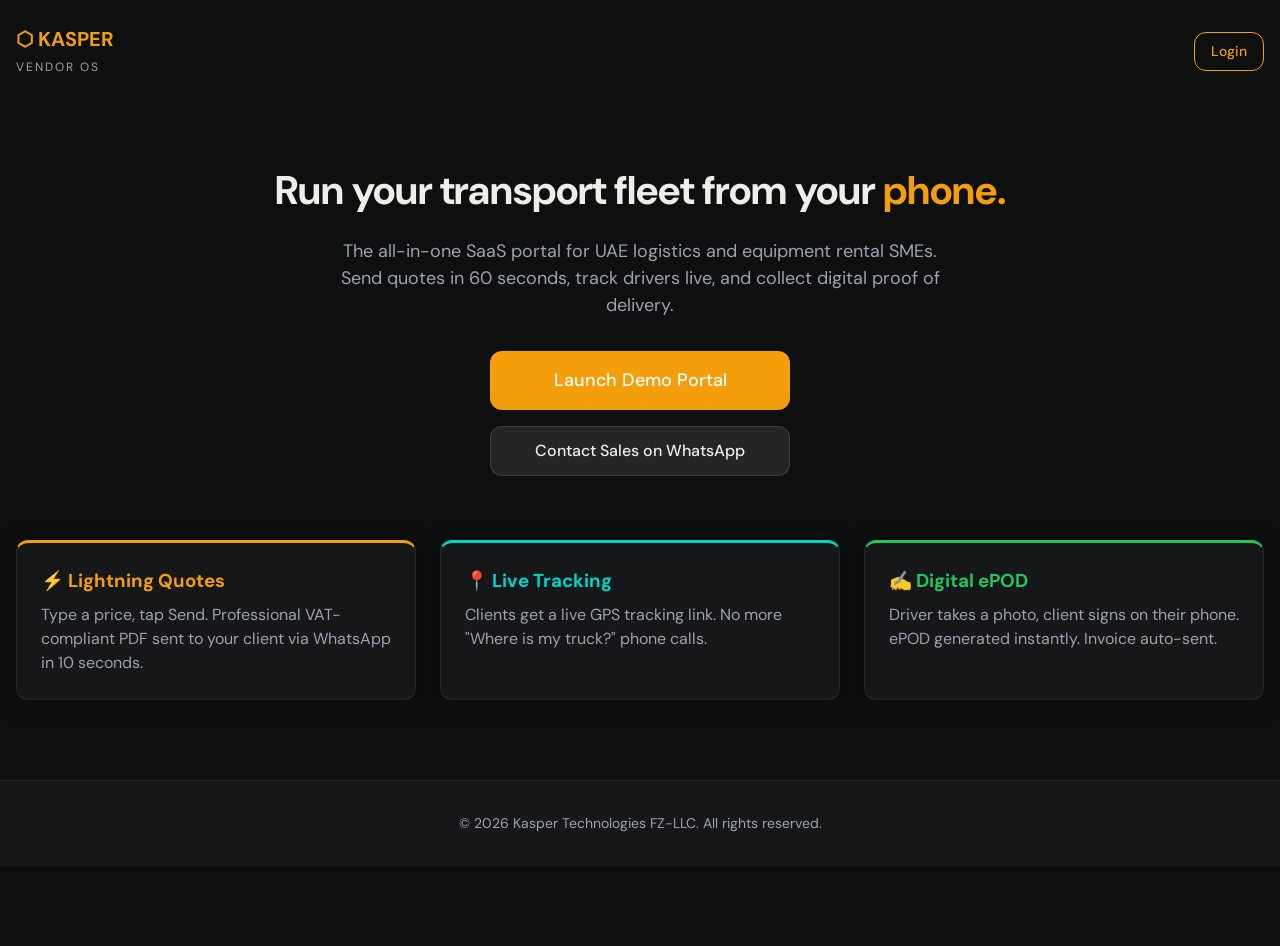
==== index.html @ 7ac04abf "Initial commit: Kasper Vendor OS MVP" ====
<!DOCTYPE html>
<html lang="en">
<head>
  <meta charset="UTF-8">
  <meta name="viewport" content="width=device-width, initial-scale=1.0, maximum-scale=1.0, user-scalable=no">
  <title>Kasper Vendor OS</title>
  <link rel="icon" type="image/png" href="/icon.png">
  <link rel="manifest" href="/manifest.json">
  <meta name="theme-color" content="#F59E0B">
  <link rel="stylesheet" href="/css/app.css">
</head>
<body>

  <header style="padding: 1.5rem 1rem; display: flex; justify-content: space-between; align-items: center; background: var(--bg);">
    <div>
      <h2 style="margin: 0; font-size: 1.25rem;">
        <span class="text-gold">⬡ KASPER</span>
      </h2>
      <span style="font-size: 0.75rem; color: var(--text2); letter-spacing: 2px;">VENDOR OS</span>
    </div>
    <div>
      <a href="/vendor.html" class="btn btn-outline" style="min-height: 36px; padding: 0.5rem 1rem; text-decoration: none; font-size: 0.875rem;">Login</a>
    </div>
  </header>

  <main class="container" style="padding-top: 4rem; padding-bottom: 4rem; text-align: center;">
    <h1 style="font-size: 2.5rem; line-height: 1.2; margin-bottom: 1.5rem;">
      Run your transport fleet from your <span class="text-gold">phone.</span>
    </h1>
    <p style="font-size: 1.125rem; max-width: 600px; margin: 0 auto 2rem; color: var(--text2);">
      The all-in-one SaaS portal for UAE logistics and equipment rental SMEs. Send quotes in 60 seconds, track drivers live, and collect digital proof of delivery.
    </p>

    <div style="display: flex; flex-direction: column; gap: 1rem; max-width: 300px; margin: 0 auto 4rem;">
      <a href="/vendor.html" class="btn btn-primary" style="font-size: 1.125rem; padding: 1rem;">Launch Demo Portal</a>
      <a href="https://wa.me/971500000000" class="btn btn-secondary" style="font-size: 1rem;">Contact Sales on WhatsApp</a>
    </div>

    <!-- Features -->
    <div style="display: grid; grid-template-columns: repeat(auto-fit, minmax(280px, 1fr)); gap: 1.5rem; text-align: left;">
      <div class="card" style="border-top: 3px solid var(--gold);">
        <h3 style="margin-top: 0; color: var(--gold);">⚡ Lightning Quotes</h3>
        <p style="margin-bottom: 0;">Type a price, tap Send. Professional VAT-compliant PDF sent to your client via WhatsApp in 10 seconds.</p>
      </div>
      
      <div class="card" style="border-top: 3px solid var(--teal);">
        <h3 style="margin-top: 0; color: var(--teal);">📍 Live Tracking</h3>
        <p style="margin-bottom: 0;">Clients get a live GPS tracking link. No more "Where is my truck?" phone calls.</p>
      </div>

      <div class="card" style="border-top: 3px solid var(--green);">
        <h3 style="margin-top: 0; color: var(--green);">✍️ Digital ePOD</h3>
        <p style="margin-bottom: 0;">Driver takes a photo, client signs on their phone. ePOD generated instantly. Invoice auto-sent.</p>
      </div>
    </div>
  </main>

  <footer style="padding: 2rem 1rem; text-align: center; border-top: 1px solid var(--border); background: var(--surf);">
    <p style="margin: 0; font-size: 0.875rem;">&copy; 2026 Kasper Technologies FZ-LLC. All rights reserved.</p>
  </footer>

  <script>
    if ('serviceWorker' in navigator) {
      window.addEventListener('load', () => {
        navigator.serviceWorker.register('/sw.js');
      });
    }
  </script>
</body>
</html>
---- css/app.css ----
@import url('https://fonts.googleapis.com/css2?family=DM+Sans:wght@400;500;700&family=Space+Mono:wght@400;700&display=swap');

:root {
  --bg: #0e0f0f;
  --surf: #161718;
  --surf2: #1c1e1f;
  --surf3: #232527;
  --gold: #F59E0B;
  --gold-dim: rgba(245, 158, 11, 0.12);
  --teal: #00D4C8;
  --teal-dim: rgba(0, 212, 200, 0.1);
  --green: #22C55E;
  --green-dim: rgba(34, 197, 94, 0.1);
  --red: #F43F5E;
  --red-dim: rgba(244, 63, 94, 0.1);
  --amber: #FB923C;
  --text: #F0EDE8;
  --text2: #9CA3AF;
  --border: rgba(255, 255, 255, 0.07);
  --border2: rgba(255, 255, 255, 0.12);
  --radius: 12px;
  --shadow: 0 4px 24px rgba(0, 0, 0, 0.4);
}

* {
  box-sizing: border-box;
  margin: 0;
  padding: 0;
}

body {
  font-family: 'DM Sans', sans-serif;
  background-color: var(--bg);
  color: var(--text);
  line-height: 1.5;
  -webkit-font-smoothing: antialiased;
  padding-bottom: 80px; /* Space for bottom nav */
}

/* Typography */
h1, h2, h3, h4, h5, h6 {
  font-weight: 700;
  color: var(--text);
  margin-bottom: 0.5rem;
}

p {
  color: var(--text2);
  margin-bottom: 1rem;
}

.mono {
  font-family: 'Space Mono', monospace;
}

.text-gold { color: var(--gold); }
.text-teal { color: var(--teal); }
.text-green { color: var(--green); }
.text-red { color: var(--red); }
.text-amber { color: var(--amber); }

/* Layout & Utility */
.container {
  width: 100%;
  max-width: 1440px;
  margin: 0 auto;
  padding: 1rem;
}

@media (max-width: 375px) {
  .container {
    padding: 0.5rem;
  }
}

/* Cards */
.card {
  background-color: var(--surf);
  border: 1px solid var(--border);
  border-radius: var(--radius);
  padding: 1.5rem;
  margin-bottom: 1rem;
  box-shadow: var(--shadow);
}

.card-header {
  display: flex;
  justify-content: space-between;
  align-items: center;
  margin-bottom: 1rem;
  border-bottom: 1px solid var(--border);
  padding-bottom: 0.75rem;
}

/* Buttons */
.btn {
  display: inline-flex;
  align-items: center;
  justify-content: center;
  font-family: 'DM Sans', sans-serif;
  font-weight: 500;
  font-size: 1rem;
  padding: 0.75rem 1.5rem;
  border-radius: var(--radius);
  border: none;
  cursor: pointer;
  transition: all 150ms ease;
  min-height: 44px; /* Touch target */
  text-decoration: none;
}

.btn:active {
  transform: scale(0.98);
}

.btn:disabled {
  opacity: 0.45;
  cursor: not-allowed;
  transform: none;
}

.btn-primary {
  background-color: var(--gold);
  color: #fff;
}

.btn-secondary {
  background-color: var(--surf3);
  color: var(--text);
  border: 1px solid var(--border2);
}

.btn-outline {
  background-color: transparent;
  color: var(--gold);
  border: 1px solid var(--gold);
}

.btn-block {
  width: 100%;
}

/* Badges */
.badge {
  display: inline-flex;
  align-items: center;
  padding: 0.25rem 0.75rem;
  border-radius: 9999px;
  font-size: 0.75rem;
  font-weight: 700;
  text-transform: uppercase;
  letter-spacing: 0.05em;
}

.badge-enquiry { background-color: var(--surf3); color: var(--text2); }
.badge-quoted { background-color: var(--gold-dim); color: var(--gold); }
.badge-accepted { background-color: var(--teal-dim); color: var(--teal); }
.badge-assigned { background-color: var(--surf2); color: var(--text); border: 1px solid var(--border); }
.badge-intransit { background-color: var(--amber); color: #fff; }
.badge-delivered { background-color: var(--green-dim); color: var(--green); }
.badge-rejected { background-color: var(--red-dim); color: var(--red); }

/* Inputs & Forms */
.form-group {
  margin-bottom: 1rem;
}

.form-label {
  display: block;
  font-size: 0.875rem;
  color: var(--text2);
  margin-bottom: 0.5rem;
  font-weight: 500;
}

.form-input {
  width: 100%;
  background-color: var(--surf2);
  border: 1px solid var(--border);
  color: var(--text);
  padding: 0.75rem 1rem;
  border-radius: var(--radius);
  font-family: 'DM Sans', sans-serif;
  font-size: 1rem;
  min-height: 44px;
  outline: none;
  transition: border-color 0.2s;
}

.form-input:focus {
  border-color: var(--gold);
}

.form-input::placeholder {
  color: var(--text2);
}

/* Bottom Navigation */
.bottom-nav {
  position: fixed;
  bottom: 0;
  left: 0;
  width: 100%;
  background-color: var(--surf);
  border-top: 1px solid var(--border);
  display: flex;
  justify-content: space-around;
  padding: 0.5rem 0;
  z-index: 1000;
  padding-bottom: calc(0.5rem + env(safe-area-inset-bottom));
}

.nav-item {
  display: flex;
  flex-direction: column;
  align-items: center;
  color: var(--text2);
  text-decoration: none;
  font-size: 0.75rem;
  min-width: 60px;
  min-height: 44px;
}

.nav-item.active {
  color: var(--gold);
}

.nav-icon {
  font-size: 1.25rem;
  margin-bottom: 0.25rem;
}

/* Modals */
.modal-overlay {
  position: fixed;
  top: 0;
  left: 0;
  width: 100%;
  height: 100%;
  background-color: rgba(0, 0, 0, 0.7);
  display: flex;
  align-items: flex-end;
  justify-content: center;
  z-index: 2000;
  opacity: 0;
  pointer-events: none;
  transition: opacity 250ms ease;
}

.modal-overlay.active {
  opacity: 1;
  pointer-events: auto;
}

.modal-content {
  background-color: var(--surf);
  width: 100%;
  max-height: 85vh;
  border-radius: var(--radius) var(--radius) 0 0;
  padding: 1.5rem;
  transform: translateY(100%);
  transition: transform 250ms cubic-bezier(0.4, 0, 0.2, 1);
  overflow-y: auto;
}

.modal-overlay.active .modal-content {
  transform: translateY(0);
}

.modal-close {
  position: absolute;
  top: 1rem;
  right: 1rem;
  background: none;
  border: none;
  color: var(--text2);
  font-size: 1.5rem;
  cursor: pointer;
}

/* Loading States */
.spinner {
  width: 24px;
  height: 24px;
  border: 3px solid var(--border);
  border-top-color: var(--gold);
  border-radius: 50%;
  animation: spin 1s linear infinite;
  display: inline-block;
}

@keyframes spin {
  to { transform: rotate(360deg); }
}

.skeleton {
  background: linear-gradient(90deg, var(--surf) 25%, var(--surf2) 50%, var(--surf) 75%);
  background-size: 200% 100%;
  animation: shimmer 1.5s infinite;
  border-radius: var(--radius);
}

@keyframes shimmer {
  0% { background-position: 200% 0; }
  100% { background-position: -200% 0; }
}

/* Empty States */
.empty-state {
  display: flex;
  flex-direction: column;
  align-items: center;
  justify-content: center;
  padding: 3rem 1.5rem;
  text-align: center;
  color: var(--text2);
}

.empty-icon {
  font-size: 3rem;
  margin-bottom: 1rem;
  opacity: 0.5;
}

/* Alerts / Banners */
.banner {
  padding: 1rem;
  margin-bottom: 1rem;
  border-radius: var(--radius);
  display: flex;
  align-items: center;
  font-weight: 500;
}

.banner-amber {
  background-color: var(--gold-dim);
  color: var(--gold);
  border: 1px solid rgba(245, 158, 11, 0.2);
}

.banner-red {
  background-color: var(--red-dim);
  color: var(--red);
  border: 1px solid rgba(244, 63, 94, 0.2);
}
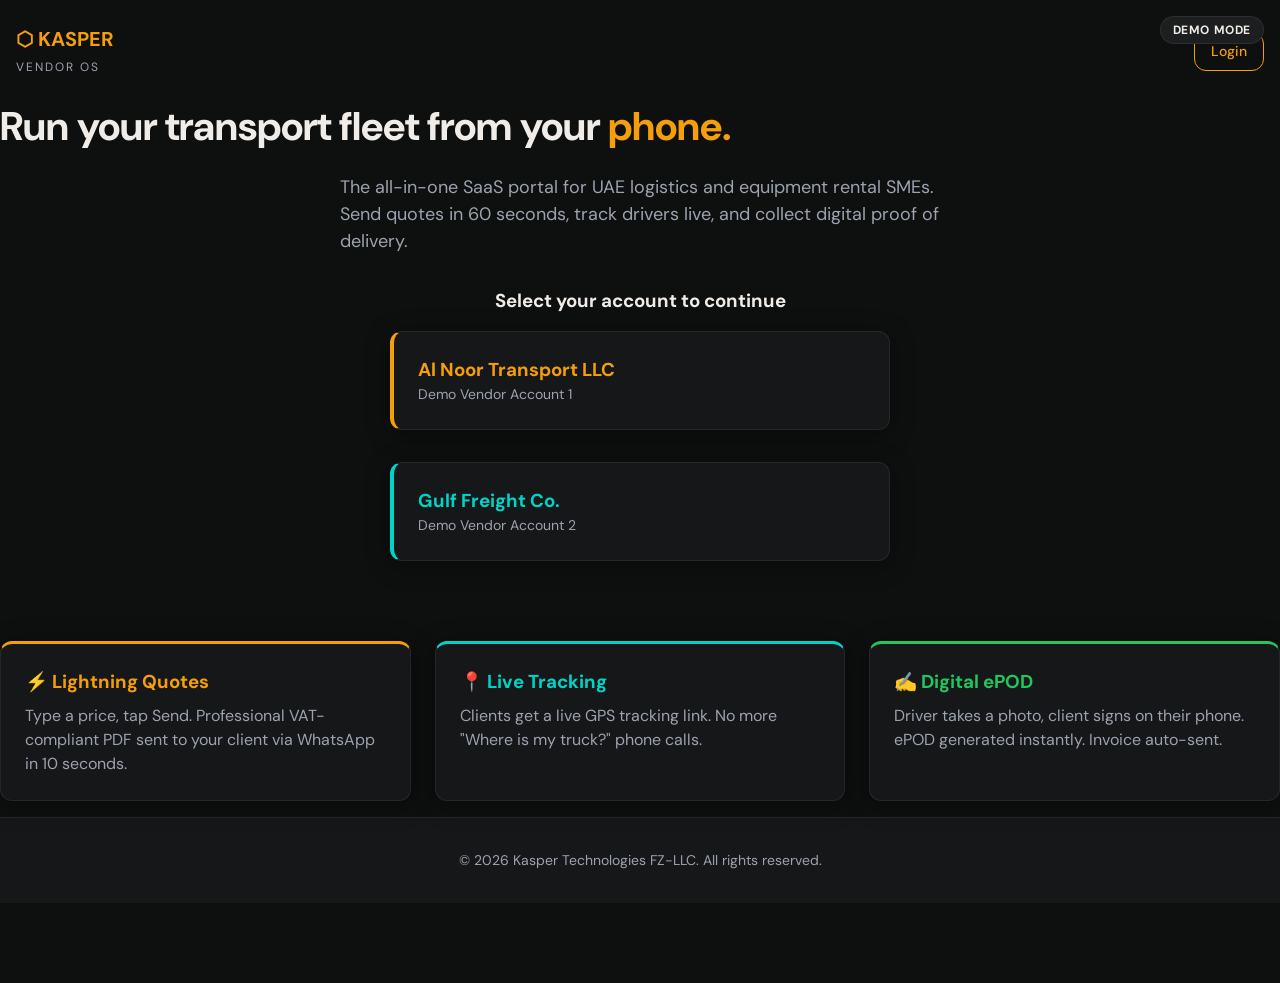
==== commit fcbe8a31: "feat: complete missing demo tools and vat conventions" ====
--- a/index.html
+++ b/index.html
@@ -23,7 +23,10 @@
     </div>
   </header>
 
-  <main class="container" style="padding-top: 4rem; padding-bottom: 4rem; text-align: center;">
+    <div style="position: absolute; top: 1rem; right: 1rem;">
+      <span class="badge badge-assigned" style="font-size: 0.75rem;">DEMO MODE</span>
+    </div>
+
     <h1 style="font-size: 2.5rem; line-height: 1.2; margin-bottom: 1.5rem;">
       Run your transport fleet from your <span class="text-gold">phone.</span>
     </h1>
@@ -31,9 +34,21 @@
       The all-in-one SaaS portal for UAE logistics and equipment rental SMEs. Send quotes in 60 seconds, track drivers live, and collect digital proof of delivery.
     </p>
 
-    <div style="display: flex; flex-direction: column; gap: 1rem; max-width: 300px; margin: 0 auto 4rem;">
-      <a href="/vendor.html" class="btn btn-primary" style="font-size: 1.125rem; padding: 1rem;">Launch Demo Portal</a>
-      <a href="https://wa.me/971500000000" class="btn btn-secondary" style="font-size: 1rem;">Contact Sales on WhatsApp</a>
+    <!-- Vendor Selector -->
+    <div style="max-width: 500px; margin: 0 auto 4rem; text-align: left;">
+      <h3 style="margin-bottom: 1rem; text-align: center;">Select your account to continue</h3>
+      
+      <div style="display: flex; flex-direction: column; gap: 1rem;">
+        <div class="card" style="border-left: 4px solid var(--gold); cursor: pointer; transition: transform 0.2s;" onclick="loginVendor('11111111-1111-1111-1111-111111111111', 'Al Noor Transport LLC')">
+          <h3 style="margin: 0; color: var(--gold);">Al Noor Transport LLC</h3>
+          <p style="margin: 0; font-size: 0.875rem; color: var(--text2);">Demo Vendor Account 1</p>
+        </div>
+
+        <div class="card" style="border-left: 4px solid var(--teal); cursor: pointer; transition: transform 0.2s;" onclick="loginVendor('22222222-2222-2222-2222-222222222222', 'Gulf Freight Co.')">
+          <h3 style="margin: 0; color: var(--teal);">Gulf Freight Co.</h3>
+          <p style="margin: 0; font-size: 0.875rem; color: var(--text2);">Demo Vendor Account 2</p>
+        </div>
+      </div>
     </div>
 
     <!-- Features -->
@@ -65,6 +80,12 @@
         navigator.serviceWorker.register('/sw.js');
       });
     }
+
+    function loginVendor(id, name) {
+      sessionStorage.setItem('vendor_id', id);
+      sessionStorage.setItem('vendor_name', name);
+      window.location.href = '/vendor.html';
+    }
   </script>
 </body>
 </html>
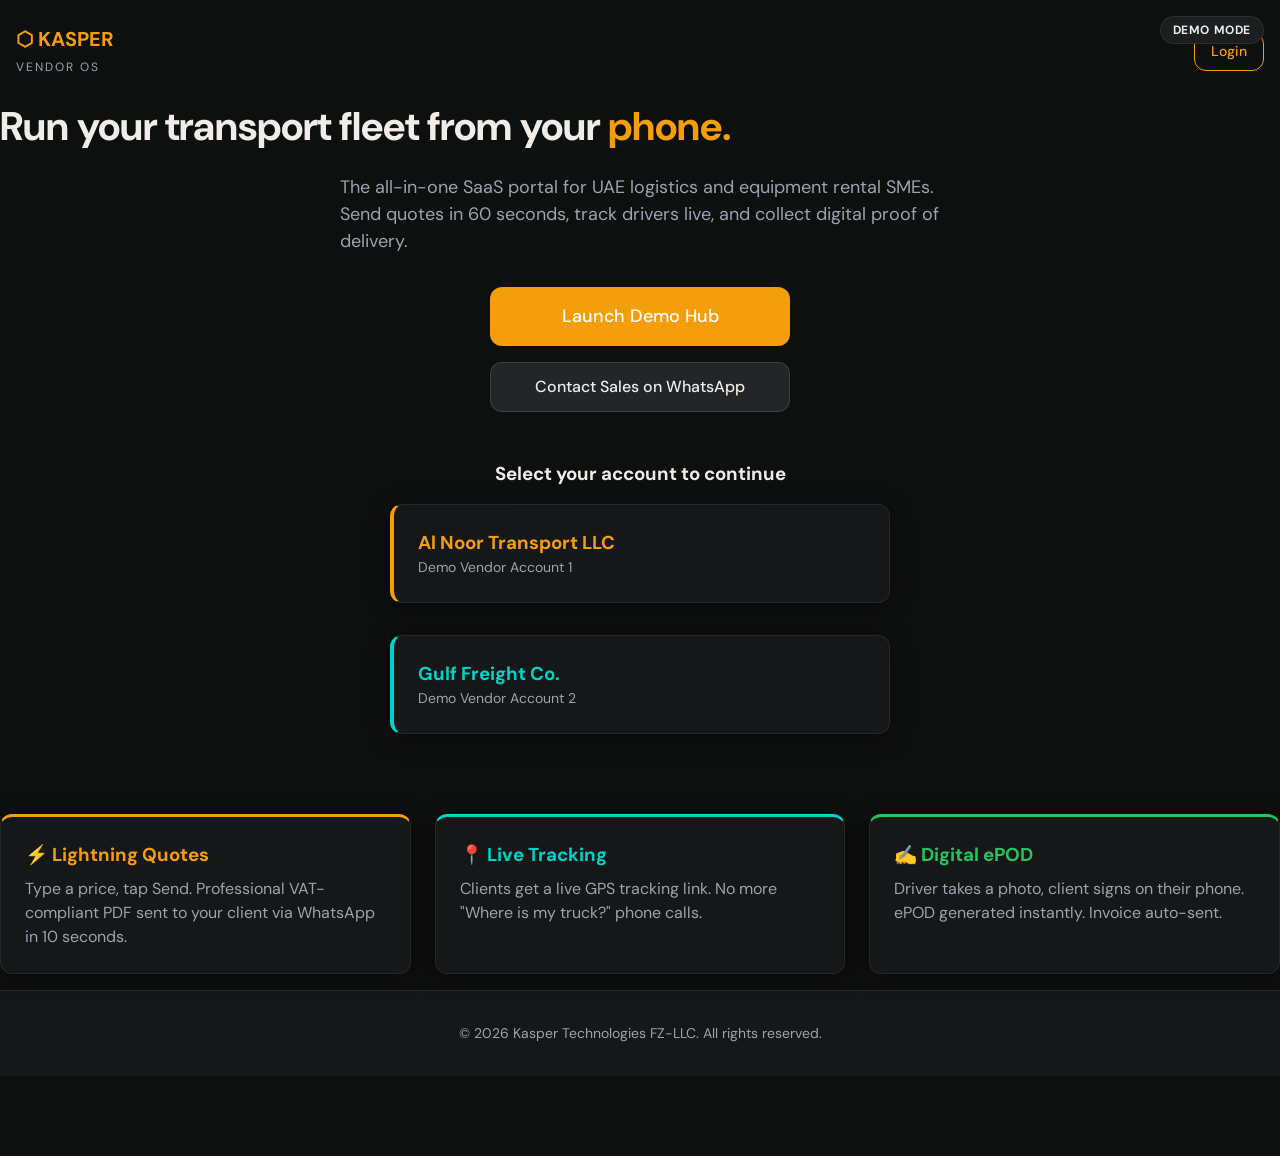
==== commit 5e1650a4: "fix: restored demo launch buttons to index.html" ====
--- a/index.html
+++ b/index.html
@@ -33,6 +33,11 @@
     <p style="font-size: 1.125rem; max-width: 600px; margin: 0 auto 2rem; color: var(--text2);">
       The all-in-one SaaS portal for UAE logistics and equipment rental SMEs. Send quotes in 60 seconds, track drivers live, and collect digital proof of delivery.
     </p>
+
+    <div style="display: flex; flex-direction: column; gap: 1rem; max-width: 300px; margin: 0 auto 3rem;">
+      <a href="/demo.html" class="btn btn-primary" style="font-size: 1.125rem; padding: 1rem;">Launch Demo Hub</a>
+      <a href="https://wa.me/971500000000" class="btn btn-secondary" style="font-size: 1rem;">Contact Sales on WhatsApp</a>
+    </div>
 
     <!-- Vendor Selector -->
     <div style="max-width: 500px; margin: 0 auto 4rem; text-align: left;">
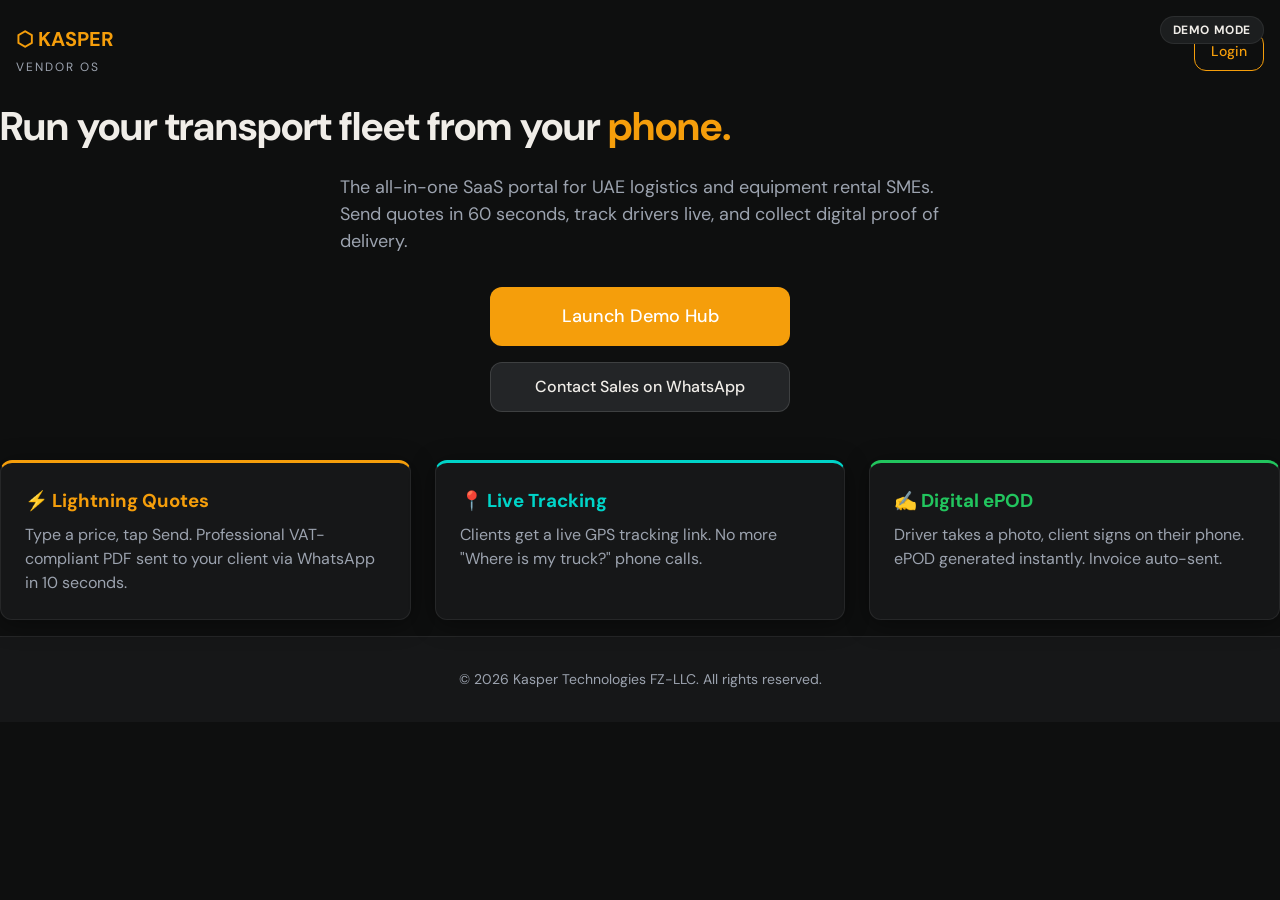
==== commit 0afefb32: "feat: moved vendor selector to demo hub and added driver login portal" ====
--- a/index.html
+++ b/index.html
@@ -39,22 +39,7 @@
       <a href="https://wa.me/971500000000" class="btn btn-secondary" style="font-size: 1rem;">Contact Sales on WhatsApp</a>
     </div>
 
-    <!-- Vendor Selector -->
-    <div style="max-width: 500px; margin: 0 auto 4rem; text-align: left;">
-      <h3 style="margin-bottom: 1rem; text-align: center;">Select your account to continue</h3>
-      
-      <div style="display: flex; flex-direction: column; gap: 1rem;">
-        <div class="card" style="border-left: 4px solid var(--gold); cursor: pointer; transition: transform 0.2s;" onclick="loginVendor('11111111-1111-1111-1111-111111111111', 'Al Noor Transport LLC')">
-          <h3 style="margin: 0; color: var(--gold);">Al Noor Transport LLC</h3>
-          <p style="margin: 0; font-size: 0.875rem; color: var(--text2);">Demo Vendor Account 1</p>
-        </div>
-
-        <div class="card" style="border-left: 4px solid var(--teal); cursor: pointer; transition: transform 0.2s;" onclick="loginVendor('22222222-2222-2222-2222-222222222222', 'Gulf Freight Co.')">
-          <h3 style="margin: 0; color: var(--teal);">Gulf Freight Co.</h3>
-          <p style="margin: 0; font-size: 0.875rem; color: var(--text2);">Demo Vendor Account 2</p>
-        </div>
-      </div>
-    </div>
+    <!-- Removed Vendor Selector -->
 
     <!-- Features -->
     <div style="display: grid; grid-template-columns: repeat(auto-fit, minmax(280px, 1fr)); gap: 1.5rem; text-align: left;">
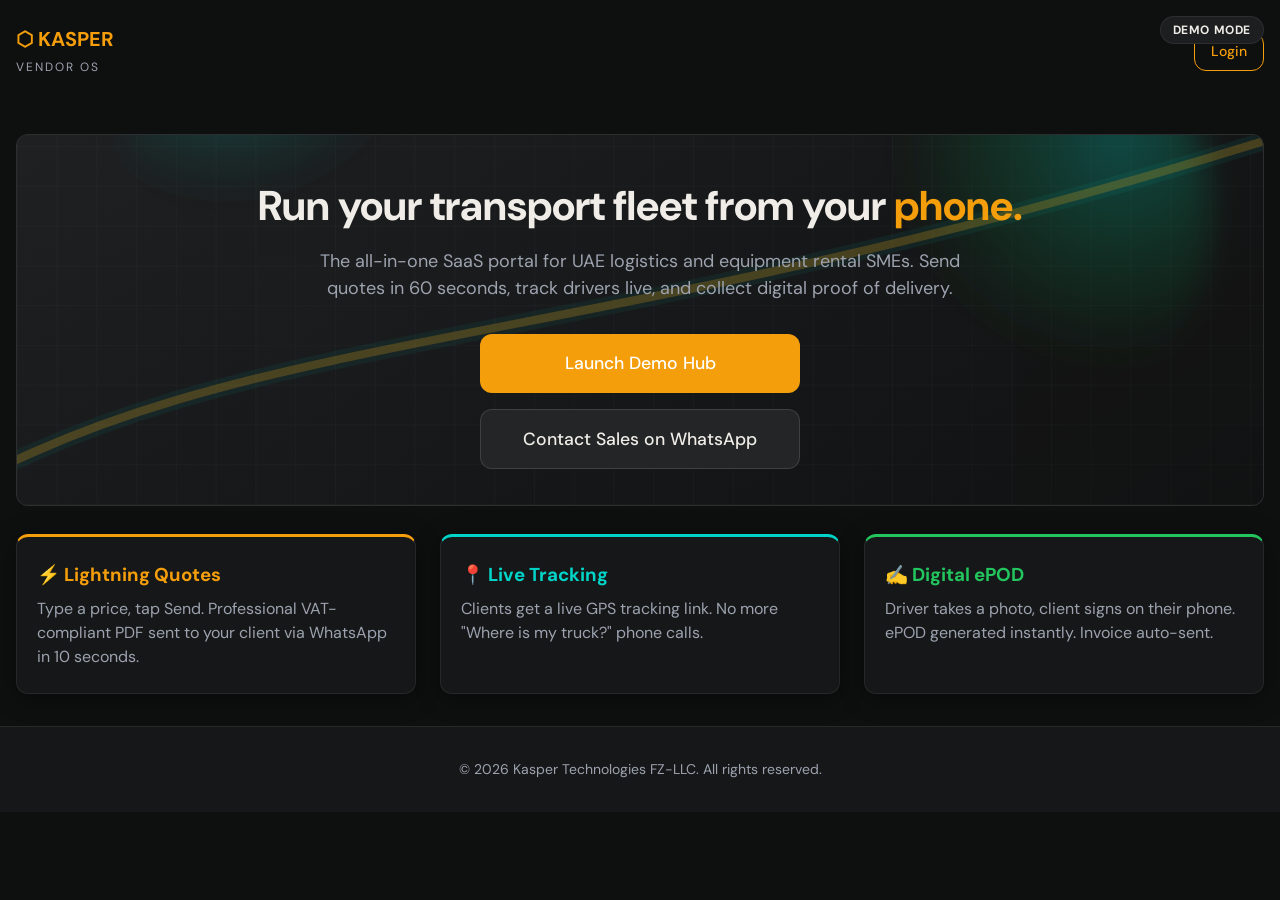
==== commit 84a39795: "feat: tracking + client approve links on RFQ cards, ops dashboard overhaul with expandable job cards" ====
--- a/index.html
+++ b/index.html
@@ -19,7 +19,7 @@
       <span style="font-size: 0.75rem; color: var(--text2); letter-spacing: 2px;">VENDOR OS</span>
     </div>
     <div>
-      <a href="/vendor.html" class="btn btn-outline" style="min-height: 36px; padding: 0.5rem 1rem; text-decoration: none; font-size: 0.875rem;">Login</a>
+      <a href="/demo.html" class="btn btn-outline" style="min-height: 36px; padding: 0.5rem 1rem; text-decoration: none; font-size: 0.875rem;">Login</a>
     </div>
   </header>
 
@@ -27,34 +27,42 @@
       <span class="badge badge-assigned" style="font-size: 0.75rem;">DEMO MODE</span>
     </div>
 
-    <h1 style="font-size: 2.5rem; line-height: 1.2; margin-bottom: 1.5rem;">
-      Run your transport fleet from your <span class="text-gold">phone.</span>
-    </h1>
-    <p style="font-size: 1.125rem; max-width: 600px; margin: 0 auto 2rem; color: var(--text2);">
-      The all-in-one SaaS portal for UAE logistics and equipment rental SMEs. Send quotes in 60 seconds, track drivers live, and collect digital proof of delivery.
-    </p>
+    <main class="container landing-main">
 
-    <div style="display: flex; flex-direction: column; gap: 1rem; max-width: 300px; margin: 0 auto 3rem;">
-      <a href="/demo.html" class="btn btn-primary" style="font-size: 1.125rem; padding: 1rem;">Launch Demo Hub</a>
-      <a href="https://wa.me/971500000000" class="btn btn-secondary" style="font-size: 1rem;">Contact Sales on WhatsApp</a>
-    </div>
+    <section class="landing-hero" aria-label="Kasper Vendor OS hero">
+      <div class="landing-hero-bg" aria-hidden="true">
+        <img src="/hero-bg.svg" alt="">
+      </div>
 
-    <!-- Removed Vendor Selector -->
+      <div class="landing-hero-content">
+        <h1>
+          Run your transport fleet from your <span class="text-gold">phone.</span>
+        </h1>
+        <p>
+          The all-in-one SaaS portal for UAE logistics and equipment rental SMEs. Send quotes in 60 seconds, track drivers live, and collect digital proof of delivery.
+        </p>
+
+        <div class="landing-hero-cta">
+          <a href="/demo.html" class="btn btn-primary landing-hero-btn">Launch Demo Hub</a>
+          <a href="https://wa.me/971500000000" class="btn btn-secondary landing-hero-btn">Contact Sales on WhatsApp</a>
+        </div>
+      </div>
+    </section>
 
     <!-- Features -->
-    <div style="display: grid; grid-template-columns: repeat(auto-fit, minmax(280px, 1fr)); gap: 1.5rem; text-align: left;">
-      <div class="card" style="border-top: 3px solid var(--gold);">
-        <h3 style="margin-top: 0; color: var(--gold);">⚡ Lightning Quotes</h3>
+    <div class="landing-features">
+      <div class="card landing-feature landing-feature--gold">
+        <h3 class="landing-feature-title">⚡ Lightning Quotes</h3>
         <p style="margin-bottom: 0;">Type a price, tap Send. Professional VAT-compliant PDF sent to your client via WhatsApp in 10 seconds.</p>
       </div>
       
-      <div class="card" style="border-top: 3px solid var(--teal);">
-        <h3 style="margin-top: 0; color: var(--teal);">📍 Live Tracking</h3>
+      <div class="card landing-feature landing-feature--teal">
+        <h3 class="landing-feature-title">📍 Live Tracking</h3>
         <p style="margin-bottom: 0;">Clients get a live GPS tracking link. No more "Where is my truck?" phone calls.</p>
       </div>
 
-      <div class="card" style="border-top: 3px solid var(--green);">
-        <h3 style="margin-top: 0; color: var(--green);">✍️ Digital ePOD</h3>
+      <div class="card landing-feature landing-feature--green">
+        <h3 class="landing-feature-title">✍️ Digital ePOD</h3>
         <p style="margin-bottom: 0;">Driver takes a photo, client signs on their phone. ePOD generated instantly. Invoice auto-sent.</p>
       </div>
     </div>
@@ -74,7 +82,7 @@
     function loginVendor(id, name) {
       sessionStorage.setItem('vendor_id', id);
       sessionStorage.setItem('vendor_name', name);
-      window.location.href = '/vendor.html';
+      window.location.href = '/demo.html';
     }
   </script>
 </body>
--- a/css/app.css
+++ b/css/app.css
@@ -343,3 +343,121 @@
   color: var(--red);
   border: 1px solid rgba(244, 63, 94, 0.2);
 }
+
+/* -------------------------------------------------------------
+   Landing page (index.html)
+-------------------------------------------------------------- */
+
+.landing-main {
+  padding-top: 2rem;
+  padding-bottom: 1rem;
+}
+
+.landing-hero {
+  position: relative;
+  overflow: hidden;
+  border: 1px solid var(--border);
+  border-radius: var(--radius);
+  background: var(--surf2);
+  padding: 3rem 1rem 2.25rem;
+  margin-bottom: 1.75rem;
+}
+
+.landing-hero-bg {
+  position: absolute;
+  inset: -40px;
+  z-index: 0;
+  opacity: 0.95;
+}
+
+.landing-hero-bg img {
+  width: 100%;
+  height: 100%;
+  object-fit: cover;
+  display: block;
+}
+
+.landing-hero-content {
+  position: relative;
+  z-index: 1;
+  max-width: 780px;
+  margin: 0 auto;
+  text-align: center;
+}
+
+.landing-hero-content h1 {
+  font-size: 2.6rem;
+  line-height: 1.15;
+  margin-bottom: 1.1rem;
+}
+
+.landing-hero-content p {
+  font-size: 1.125rem;
+  max-width: 680px;
+  margin: 0 auto 2rem;
+  color: var(--text2);
+}
+
+.landing-hero-cta {
+  display: flex;
+  flex-direction: column;
+  gap: 1rem;
+  max-width: 320px;
+  margin: 0 auto;
+}
+
+.landing-hero-btn {
+  width: 100%;
+  padding: 1rem;
+  font-size: 1.1rem;
+}
+
+.landing-features {
+  display: grid;
+  grid-template-columns: repeat(auto-fit, minmax(280px, 1fr));
+  gap: 1.5rem;
+  text-align: left;
+}
+
+.landing-feature {
+  padding: 1.5rem 1.25rem;
+}
+
+.landing-feature-title {
+  margin-top: 0;
+}
+
+.landing-feature--gold {
+  border-top: 3px solid var(--gold);
+}
+
+.landing-feature--gold .landing-feature-title {
+  color: var(--gold);
+}
+
+.landing-feature--teal {
+  border-top: 3px solid var(--teal);
+}
+
+.landing-feature--teal .landing-feature-title {
+  color: var(--teal);
+}
+
+.landing-feature--green {
+  border-top: 3px solid var(--green);
+}
+
+.landing-feature--green .landing-feature-title {
+  color: var(--green);
+}
+
+@media (max-width: 375px) {
+  .landing-hero-content h1 {
+    font-size: 2.05rem;
+  }
+
+  .landing-hero-content p {
+    font-size: 1rem;
+    margin-bottom: 1.5rem;
+  }
+}
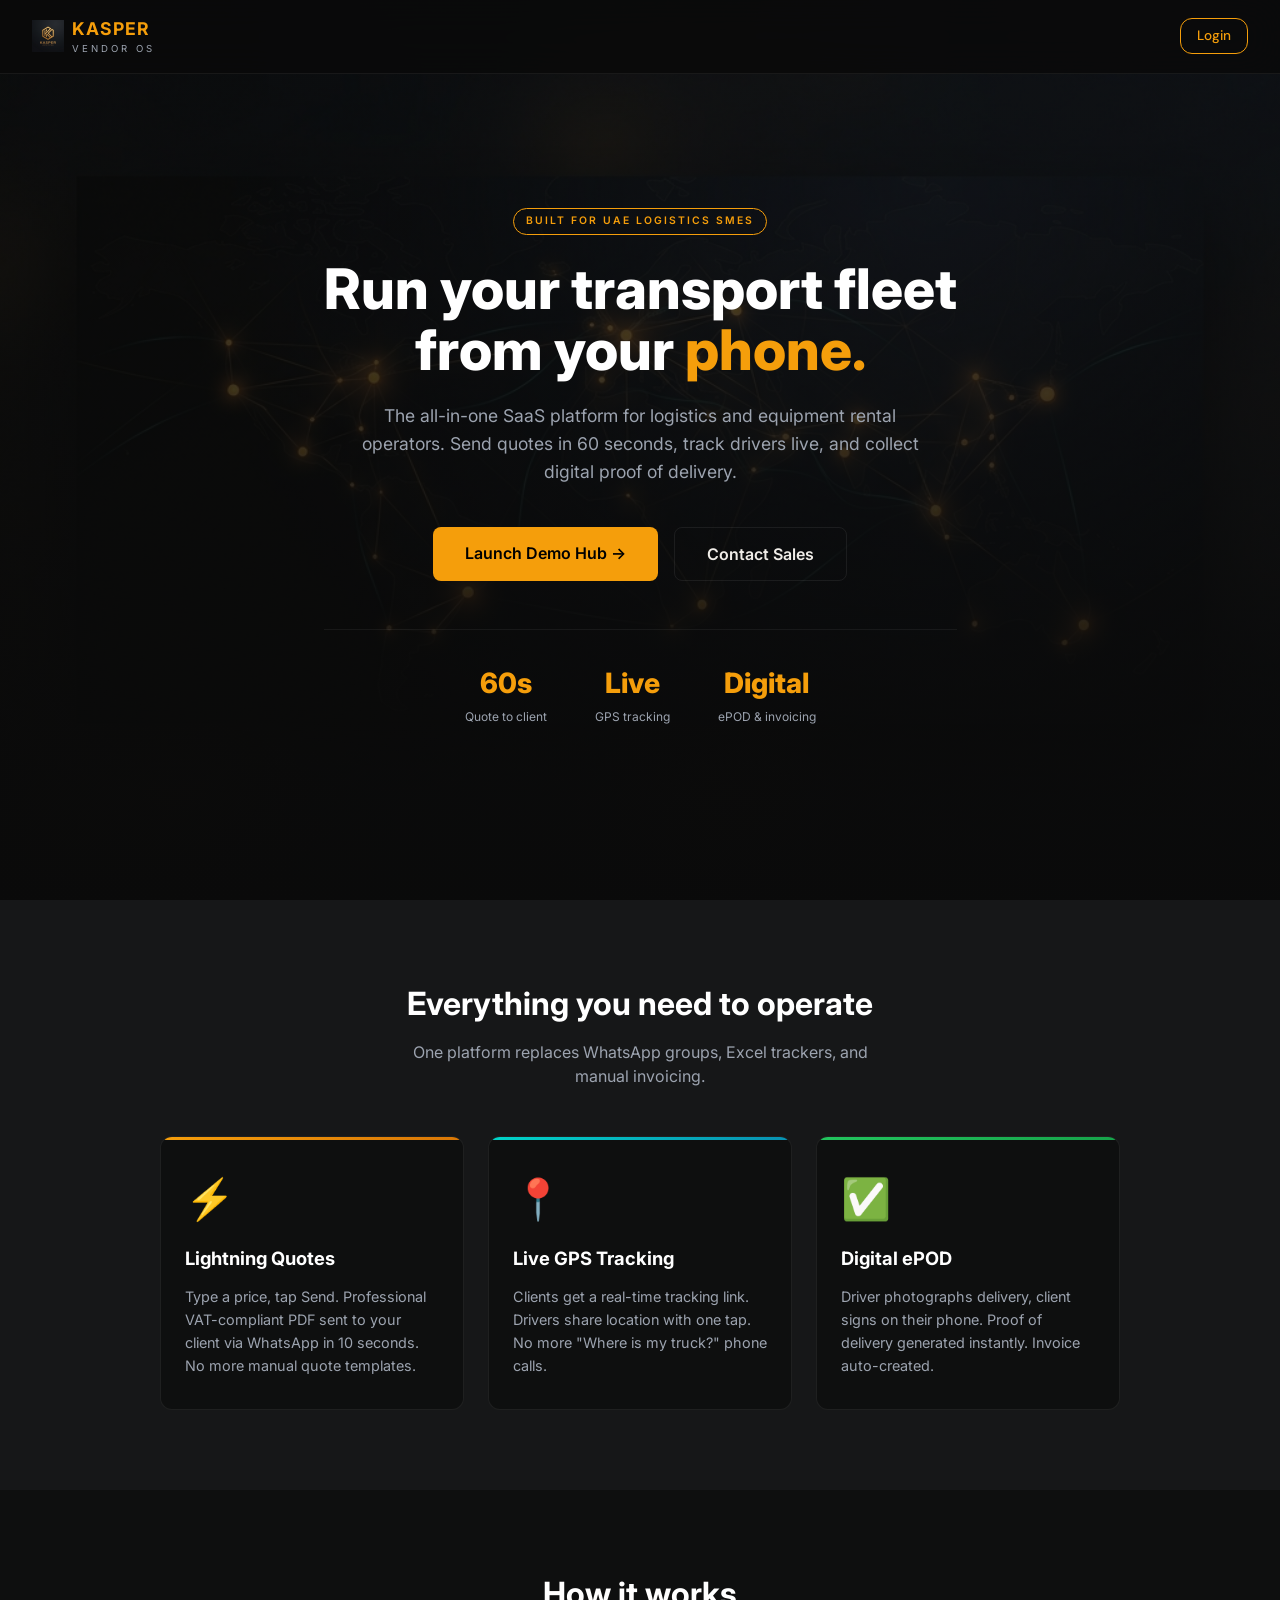
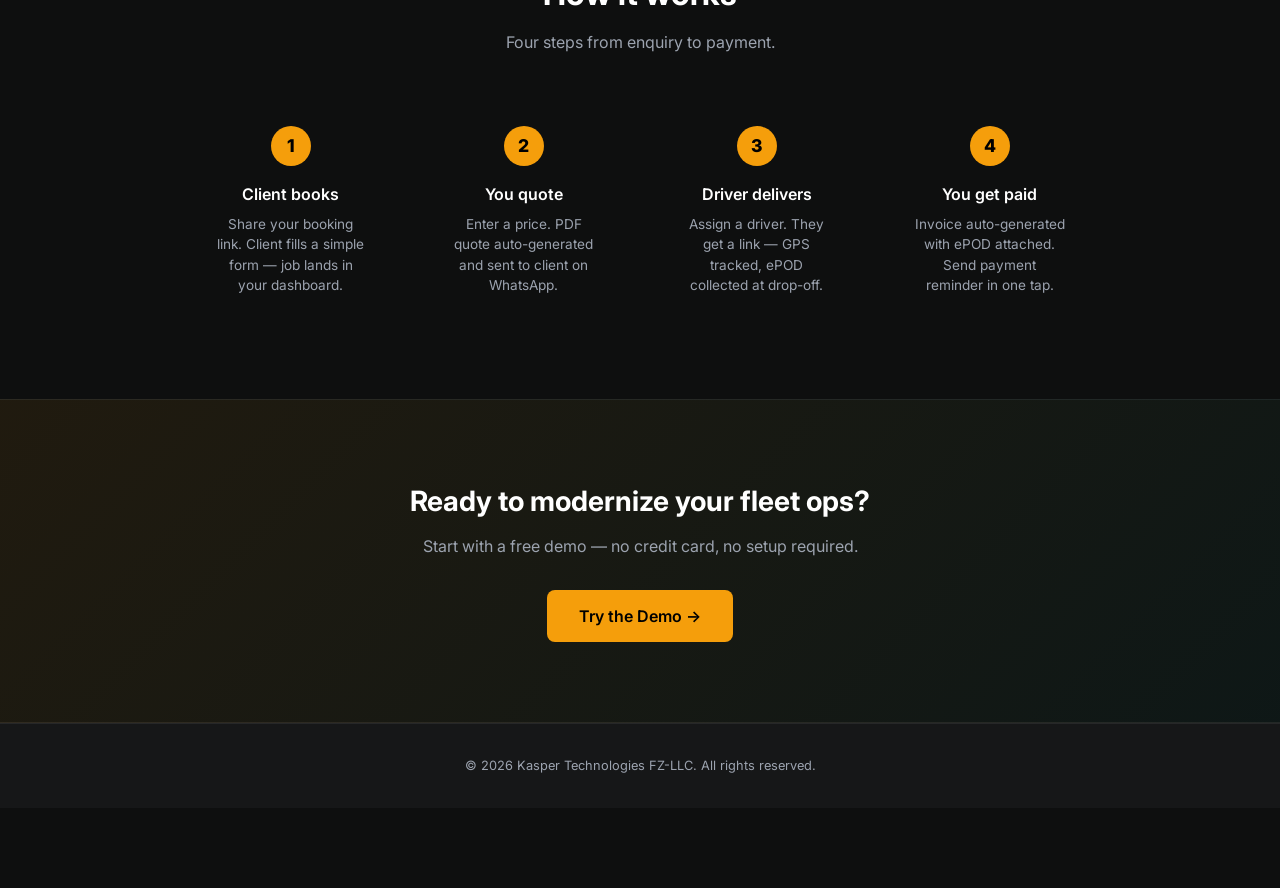
==== commit 83ed783d: "feat: premium landing page redesign - hero bg image, Inter font, stats bar, how-it-works section, CT" ====
--- a/index.html
+++ b/index.html
@@ -3,73 +3,369 @@
 <head>
   <meta charset="UTF-8">
   <meta name="viewport" content="width=device-width, initial-scale=1.0, maximum-scale=1.0, user-scalable=no">
-  <title>Kasper Vendor OS</title>
+  <title>Kasper Vendor OS — Logistics Management Platform</title>
+  <meta name="description" content="The all-in-one SaaS platform for UAE logistics and equipment rental SMEs. Send quotes, track drivers, collect digital ePODs.">
   <link rel="icon" type="image/png" href="/icon.png">
   <link rel="manifest" href="/manifest.json">
   <meta name="theme-color" content="#F59E0B">
   <link rel="stylesheet" href="/css/app.css">
+  <link rel="preconnect" href="https://fonts.googleapis.com">
+  <link rel="preconnect" href="https://fonts.gstatic.com" crossorigin>
+  <link href="https://fonts.googleapis.com/css2?family=Inter:wght@400;500;600;700;800&display=swap" rel="stylesheet">
+  <style>
+    /* ── Landing-specific overrides ── */
+    body { font-family: 'Inter', -apple-system, sans-serif; }
+
+    .lp-nav {
+      position: fixed; top: 0; left: 0; right: 0; z-index: 200;
+      padding: 1rem 2rem;
+      display: flex; justify-content: space-between; align-items: center;
+      background: rgba(10, 10, 10, 0.85);
+      backdrop-filter: blur(20px); -webkit-backdrop-filter: blur(20px);
+      border-bottom: 1px solid rgba(255,255,255,0.06);
+    }
+    .lp-logo { display: flex; align-items: center; gap: 0.5rem; text-decoration: none; }
+    .lp-logo img { height: 32px; }
+    .lp-logo-text { font-size: 1.1rem; font-weight: 700; color: var(--gold); letter-spacing: 1px; }
+    .lp-logo-sub { font-size: 0.6rem; color: var(--text2); letter-spacing: 3px; text-transform: uppercase; }
+    .lp-nav-actions { display: flex; gap: 0.75rem; align-items: center; }
+
+    .lp-hero {
+      position: relative;
+      min-height: 100vh;
+      display: flex; align-items: center; justify-content: center;
+      overflow: hidden;
+      padding: 6rem 2rem 4rem;
+    }
+    .lp-hero-bg {
+      position: absolute; inset: 0; z-index: 0;
+    }
+    .lp-hero-bg img {
+      width: 100%; height: 100%; object-fit: cover;
+      opacity: 0.5;
+    }
+    .lp-hero-bg::after {
+      content: '';
+      position: absolute; inset: 0;
+      background: linear-gradient(180deg, rgba(10,10,10,0.3) 0%, rgba(10,10,10,0.95) 100%);
+    }
+    .lp-hero-inner {
+      position: relative; z-index: 1;
+      max-width: 720px;
+      text-align: center;
+    }
+    .lp-badge {
+      display: inline-block;
+      padding: 0.3rem 0.75rem;
+      border: 1px solid var(--gold);
+      border-radius: 50px;
+      font-size: 0.65rem;
+      font-weight: 600;
+      letter-spacing: 2px;
+      color: var(--gold);
+      margin-bottom: 1.5rem;
+      text-transform: uppercase;
+    }
+    .lp-hero h1 {
+      font-size: clamp(2rem, 5vw, 3.5rem);
+      font-weight: 800;
+      line-height: 1.1;
+      margin: 0 0 1.25rem;
+      color: #fff;
+    }
+    .lp-hero h1 .accent { color: var(--gold); }
+    .lp-hero h1 .accent-teal { color: var(--teal); }
+    .lp-hero-sub {
+      font-size: 1.1rem;
+      color: var(--text2);
+      line-height: 1.6;
+      margin: 0 0 2.5rem;
+      max-width: 560px;
+      margin-left: auto; margin-right: auto;
+    }
+    .lp-cta-row {
+      display: flex; gap: 1rem; justify-content: center; flex-wrap: wrap;
+    }
+    .lp-cta-btn {
+      padding: 0.875rem 2rem;
+      border-radius: 8px;
+      font-size: 1rem;
+      font-weight: 600;
+      text-decoration: none;
+      transition: all 0.2s;
+      cursor: pointer;
+    }
+    .lp-cta-primary {
+      background: var(--gold);
+      color: #000;
+      border: none;
+    }
+    .lp-cta-primary:hover { background: #d97706; transform: translateY(-1px); }
+    .lp-cta-secondary {
+      background: transparent;
+      color: var(--text);
+      border: 1px solid var(--border);
+    }
+    .lp-cta-secondary:hover { border-color: var(--teal); color: var(--teal); }
+
+    .lp-stats {
+      display: flex; justify-content: center; gap: 3rem; flex-wrap: wrap;
+      margin-top: 3rem;
+      padding-top: 2rem;
+      border-top: 1px solid rgba(255,255,255,0.06);
+    }
+    .lp-stat { text-align: center; }
+    .lp-stat-val { font-size: 1.75rem; font-weight: 800; color: var(--gold); }
+    .lp-stat-label { font-size: 0.75rem; color: var(--text2); margin-top: 0.25rem; }
+
+    /* ── Features Section ── */
+    .lp-features-section {
+      padding: 5rem 2rem;
+      background: var(--surf);
+    }
+    .lp-section-title {
+      text-align: center;
+      font-size: 2rem;
+      font-weight: 700;
+      margin-bottom: 0.75rem;
+      color: #fff;
+    }
+    .lp-section-sub {
+      text-align: center;
+      font-size: 1rem;
+      color: var(--text2);
+      margin-bottom: 3rem;
+      max-width: 500px;
+      margin-left: auto; margin-right: auto;
+    }
+    .lp-features-grid {
+      display: grid;
+      grid-template-columns: repeat(auto-fit, minmax(280px, 1fr));
+      gap: 1.5rem;
+      max-width: 960px;
+      margin: 0 auto;
+    }
+    .lp-feature-card {
+      background: var(--bg);
+      border: 1px solid var(--border);
+      border-radius: 12px;
+      padding: 2rem 1.5rem;
+      transition: all 0.3s;
+      position: relative;
+      overflow: hidden;
+    }
+    .lp-feature-card::before {
+      content: '';
+      position: absolute; top: 0; left: 0; right: 0;
+      height: 3px;
+    }
+    .lp-feature-card:hover {
+      border-color: rgba(255,255,255,0.12);
+      transform: translateY(-4px);
+      box-shadow: 0 12px 40px rgba(0,0,0,0.4);
+    }
+    .lp-feature-card.gold::before { background: linear-gradient(90deg, var(--gold), #d97706); }
+    .lp-feature-card.teal::before { background: linear-gradient(90deg, var(--teal), #0891b2); }
+    .lp-feature-card.green::before { background: linear-gradient(90deg, #22c55e, #16a34a); }
+    .lp-feature-icon {
+      font-size: 2.5rem;
+      margin-bottom: 1rem;
+    }
+    .lp-feature-card h3 {
+      font-size: 1.15rem;
+      font-weight: 700;
+      margin: 0 0 0.75rem;
+      color: #fff;
+    }
+    .lp-feature-card p {
+      font-size: 0.9rem;
+      color: var(--text2);
+      line-height: 1.6;
+      margin: 0;
+    }
+
+    /* ── How It Works ── */
+    .lp-how-section {
+      padding: 5rem 2rem;
+      background: var(--bg);
+    }
+    .lp-steps {
+      display: grid;
+      grid-template-columns: repeat(auto-fit, minmax(200px, 1fr));
+      gap: 2rem;
+      max-width: 900px;
+      margin: 0 auto;
+    }
+    .lp-step {
+      text-align: center;
+      padding: 1.5rem;
+    }
+    .lp-step-num {
+      display: inline-flex; align-items: center; justify-content: center;
+      width: 40px; height: 40px;
+      border-radius: 50%;
+      background: var(--gold);
+      color: #000;
+      font-weight: 800;
+      font-size: 1.1rem;
+      margin-bottom: 1rem;
+    }
+    .lp-step h4 {
+      font-size: 1rem; font-weight: 600; margin: 0 0 0.5rem; color: #fff;
+    }
+    .lp-step p {
+      font-size: 0.85rem; color: var(--text2); margin: 0; line-height: 1.5;
+    }
+
+    /* ── CTA Banner ── */
+    .lp-cta-section {
+      padding: 5rem 2rem;
+      background: linear-gradient(135deg, rgba(245,158,11,0.08) 0%, rgba(20,184,166,0.05) 100%);
+      text-align: center;
+      border-top: 1px solid var(--border);
+      border-bottom: 1px solid var(--border);
+    }
+    .lp-cta-section h2 {
+      font-size: 1.75rem; font-weight: 700; margin: 0 0 0.75rem; color: #fff;
+    }
+    .lp-cta-section p {
+      font-size: 1rem; color: var(--text2); margin: 0 0 2rem;
+    }
+
+    /* ── Footer ── */
+    .lp-footer {
+      padding: 2rem;
+      text-align: center;
+      border-top: 1px solid var(--border);
+      background: var(--surf);
+    }
+    .lp-footer p { margin: 0; font-size: 0.8rem; color: var(--text2); }
+
+    @media (max-width: 640px) {
+      .lp-nav { padding: 0.75rem 1rem; }
+      .lp-hero { padding: 5rem 1rem 3rem; min-height: auto; }
+      .lp-hero h1 { font-size: 1.75rem; }
+      .lp-hero-sub { font-size: 0.95rem; }
+      .lp-stats { gap: 1.5rem; }
+      .lp-features-section, .lp-how-section, .lp-cta-section { padding: 3rem 1rem; }
+    }
+  </style>
 </head>
 <body>
 
-  <header style="padding: 1.5rem 1rem; display: flex; justify-content: space-between; align-items: center; background: var(--bg);">
-    <div>
-      <h2 style="margin: 0; font-size: 1.25rem;">
-        <span class="text-gold">⬡ KASPER</span>
-      </h2>
-      <span style="font-size: 0.75rem; color: var(--text2); letter-spacing: 2px;">VENDOR OS</span>
-    </div>
-    <div>
-      <a href="/demo.html" class="btn btn-outline" style="min-height: 36px; padding: 0.5rem 1rem; text-decoration: none; font-size: 0.875rem;">Login</a>
-    </div>
-  </header>
-
-    <div style="position: absolute; top: 1rem; right: 1rem;">
-      <span class="badge badge-assigned" style="font-size: 0.75rem;">DEMO MODE</span>
-    </div>
-
-    <main class="container landing-main">
-
-    <section class="landing-hero" aria-label="Kasper Vendor OS hero">
-      <div class="landing-hero-bg" aria-hidden="true">
-        <img src="/hero-bg.svg" alt="">
-      </div>
-
-      <div class="landing-hero-content">
-        <h1>
-          Run your transport fleet from your <span class="text-gold">phone.</span>
-        </h1>
-        <p>
-          The all-in-one SaaS portal for UAE logistics and equipment rental SMEs. Send quotes in 60 seconds, track drivers live, and collect digital proof of delivery.
-        </p>
-
-        <div class="landing-hero-cta">
-          <a href="/demo.html" class="btn btn-primary landing-hero-btn">Launch Demo Hub</a>
-          <a href="https://wa.me/971500000000" class="btn btn-secondary landing-hero-btn">Contact Sales on WhatsApp</a>
+  <!-- ── Nav ── -->
+  <nav class="lp-nav">
+    <a href="/" class="lp-logo">
+      <img src="/icon.png" alt="Kasper">
+      <div>
+        <div class="lp-logo-text">KASPER</div>
+        <div class="lp-logo-sub">Vendor OS</div>
+      </div>
+    </a>
+    <div class="lp-nav-actions">
+      <a href="/demo.html" class="btn btn-outline" style="min-height:36px; padding:0.4rem 1rem; text-decoration:none; font-size:0.85rem;">Login</a>
+    </div>
+  </nav>
+
+  <!-- ── Hero ── -->
+  <section class="lp-hero">
+    <div class="lp-hero-bg">
+      <img src="/hero-bg.png" alt="">
+    </div>
+    <div class="lp-hero-inner">
+      <div class="lp-badge">Built for UAE Logistics SMEs</div>
+      <h1>
+        Run your transport fleet<br>from your <span class="accent">phone.</span>
+      </h1>
+      <p class="lp-hero-sub">
+        The all-in-one SaaS platform for logistics and equipment rental operators. Send quotes in 60 seconds, track drivers live, and collect digital proof of delivery.
+      </p>
+      <div class="lp-cta-row">
+        <a href="/demo.html" class="lp-cta-btn lp-cta-primary">Launch Demo Hub →</a>
+        <a href="https://wa.me/971500000000" class="lp-cta-btn lp-cta-secondary">Contact Sales</a>
+      </div>
+      <div class="lp-stats">
+        <div class="lp-stat">
+          <div class="lp-stat-val">60s</div>
+          <div class="lp-stat-label">Quote to client</div>
         </div>
-      </div>
-    </section>
-
-    <!-- Features -->
-    <div class="landing-features">
-      <div class="card landing-feature landing-feature--gold">
-        <h3 class="landing-feature-title">⚡ Lightning Quotes</h3>
-        <p style="margin-bottom: 0;">Type a price, tap Send. Professional VAT-compliant PDF sent to your client via WhatsApp in 10 seconds.</p>
-      </div>
-      
-      <div class="card landing-feature landing-feature--teal">
-        <h3 class="landing-feature-title">📍 Live Tracking</h3>
-        <p style="margin-bottom: 0;">Clients get a live GPS tracking link. No more "Where is my truck?" phone calls.</p>
-      </div>
-
-      <div class="card landing-feature landing-feature--green">
-        <h3 class="landing-feature-title">✍️ Digital ePOD</h3>
-        <p style="margin-bottom: 0;">Driver takes a photo, client signs on their phone. ePOD generated instantly. Invoice auto-sent.</p>
-      </div>
-    </div>
-  </main>
-
-  <footer style="padding: 2rem 1rem; text-align: center; border-top: 1px solid var(--border); background: var(--surf);">
-    <p style="margin: 0; font-size: 0.875rem;">&copy; 2026 Kasper Technologies FZ-LLC. All rights reserved.</p>
+        <div class="lp-stat">
+          <div class="lp-stat-val">Live</div>
+          <div class="lp-stat-label">GPS tracking</div>
+        </div>
+        <div class="lp-stat">
+          <div class="lp-stat-val">Digital</div>
+          <div class="lp-stat-label">ePOD & invoicing</div>
+        </div>
+      </div>
+    </div>
+  </section>
+
+  <!-- ── Features ── -->
+  <section class="lp-features-section">
+    <h2 class="lp-section-title">Everything you need to operate</h2>
+    <p class="lp-section-sub">One platform replaces WhatsApp groups, Excel trackers, and manual invoicing.</p>
+
+    <div class="lp-features-grid">
+      <div class="lp-feature-card gold">
+        <div class="lp-feature-icon">⚡</div>
+        <h3>Lightning Quotes</h3>
+        <p>Type a price, tap Send. Professional VAT-compliant PDF sent to your client via WhatsApp in 10 seconds. No more manual quote templates.</p>
+      </div>
+      <div class="lp-feature-card teal">
+        <div class="lp-feature-icon">📍</div>
+        <h3>Live GPS Tracking</h3>
+        <p>Clients get a real-time tracking link. Drivers share location with one tap. No more "Where is my truck?" phone calls.</p>
+      </div>
+      <div class="lp-feature-card green">
+        <div class="lp-feature-icon">✅</div>
+        <h3>Digital ePOD</h3>
+        <p>Driver photographs delivery, client signs on their phone. Proof of delivery generated instantly. Invoice auto-created.</p>
+      </div>
+    </div>
+  </section>
+
+  <!-- ── How It Works ── -->
+  <section class="lp-how-section">
+    <h2 class="lp-section-title">How it works</h2>
+    <p class="lp-section-sub">Four steps from enquiry to payment.</p>
+
+    <div class="lp-steps">
+      <div class="lp-step">
+        <div class="lp-step-num">1</div>
+        <h4>Client books</h4>
+        <p>Share your booking link. Client fills a simple form — job lands in your dashboard.</p>
+      </div>
+      <div class="lp-step">
+        <div class="lp-step-num">2</div>
+        <h4>You quote</h4>
+        <p>Enter a price. PDF quote auto-generated and sent to client on WhatsApp.</p>
+      </div>
+      <div class="lp-step">
+        <div class="lp-step-num">3</div>
+        <h4>Driver delivers</h4>
+        <p>Assign a driver. They get a link — GPS tracked, ePOD collected at drop-off.</p>
+      </div>
+      <div class="lp-step">
+        <div class="lp-step-num">4</div>
+        <h4>You get paid</h4>
+        <p>Invoice auto-generated with ePOD attached. Send payment reminder in one tap.</p>
+      </div>
+    </div>
+  </section>
+
+  <!-- ── CTA Banner ── -->
+  <section class="lp-cta-section">
+    <h2>Ready to modernize your fleet ops?</h2>
+    <p>Start with a free demo — no credit card, no setup required.</p>
+    <div class="lp-cta-row">
+      <a href="/demo.html" class="lp-cta-btn lp-cta-primary">Try the Demo →</a>
+    </div>
+  </section>
+
+  <!-- ── Footer ── -->
+  <footer class="lp-footer">
+    <p>&copy; 2026 Kasper Technologies FZ-LLC. All rights reserved.</p>
   </footer>
 
   <script>
@@ -78,12 +374,6 @@
         navigator.serviceWorker.register('/sw.js');
       });
     }
-
-    function loginVendor(id, name) {
-      sessionStorage.setItem('vendor_id', id);
-      sessionStorage.setItem('vendor_name', name);
-      window.location.href = '/demo.html';
-    }
   </script>
 </body>
-</html>
+</html>
